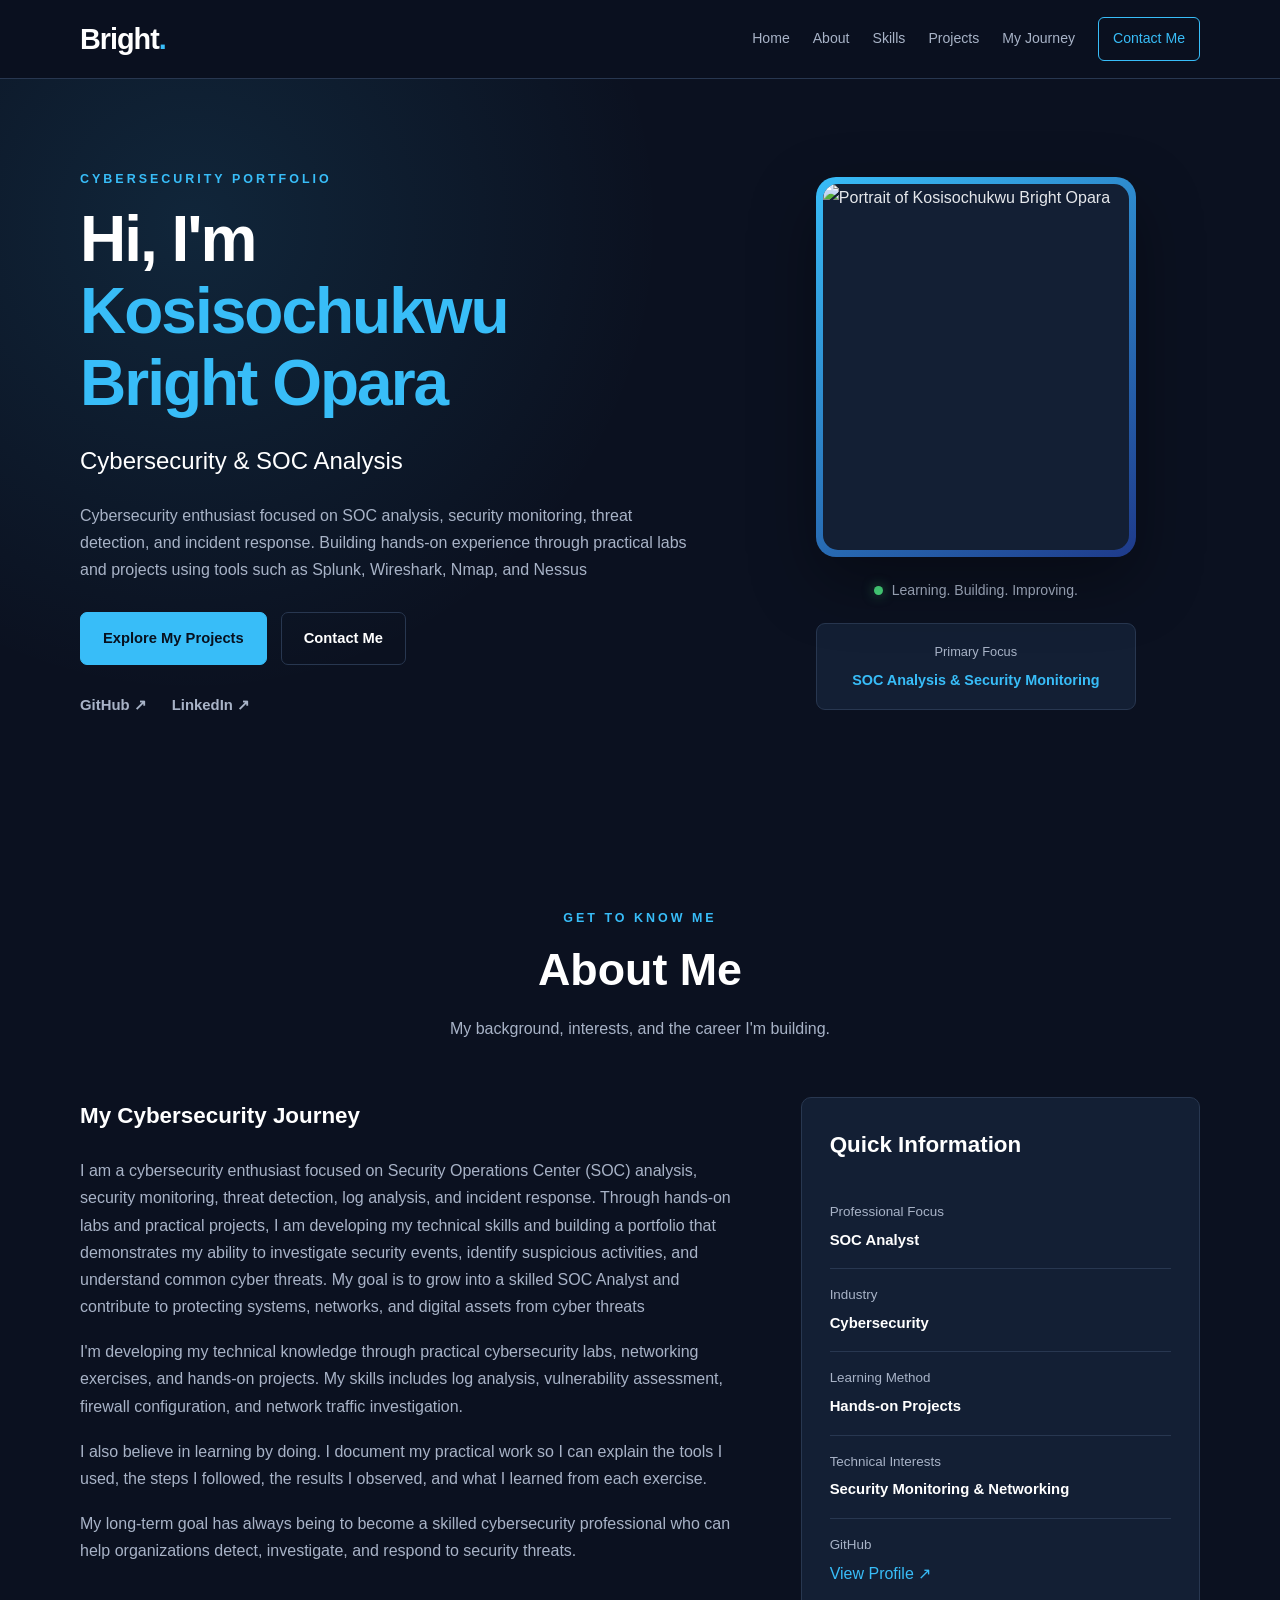
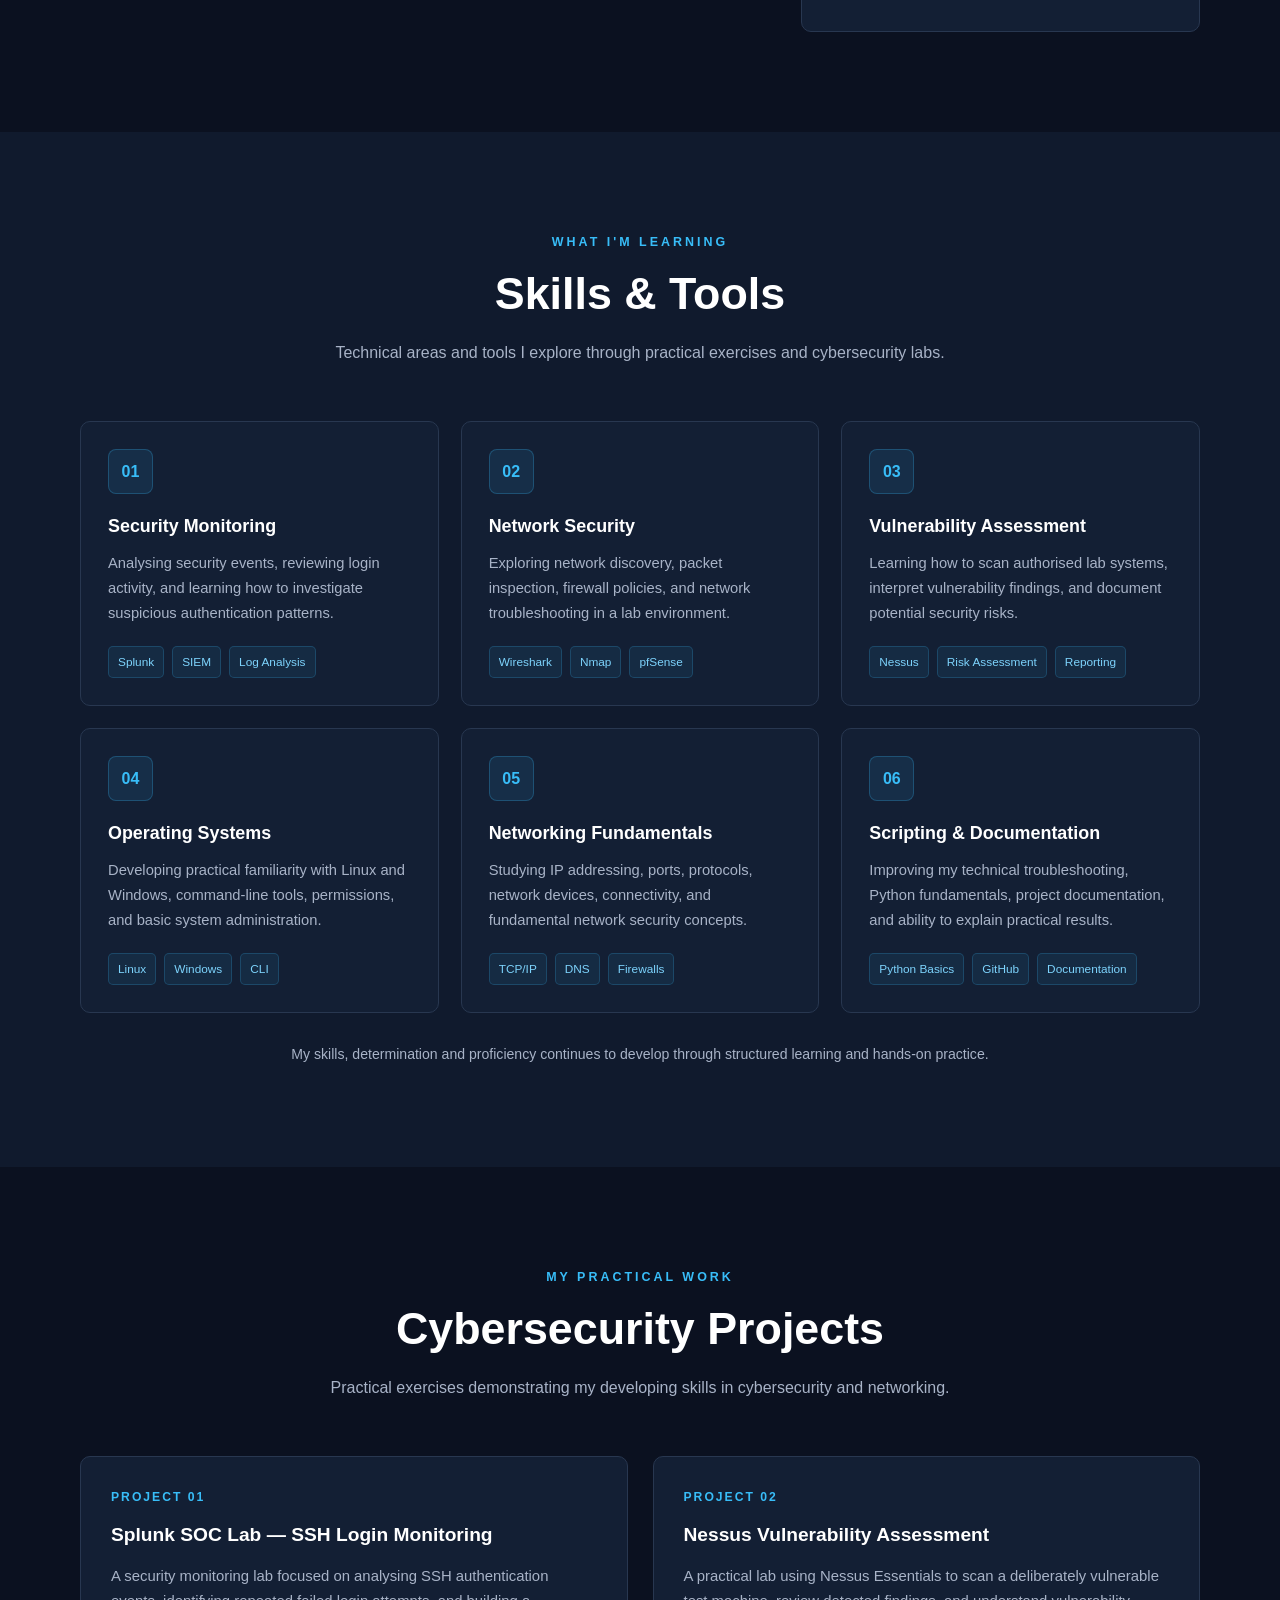
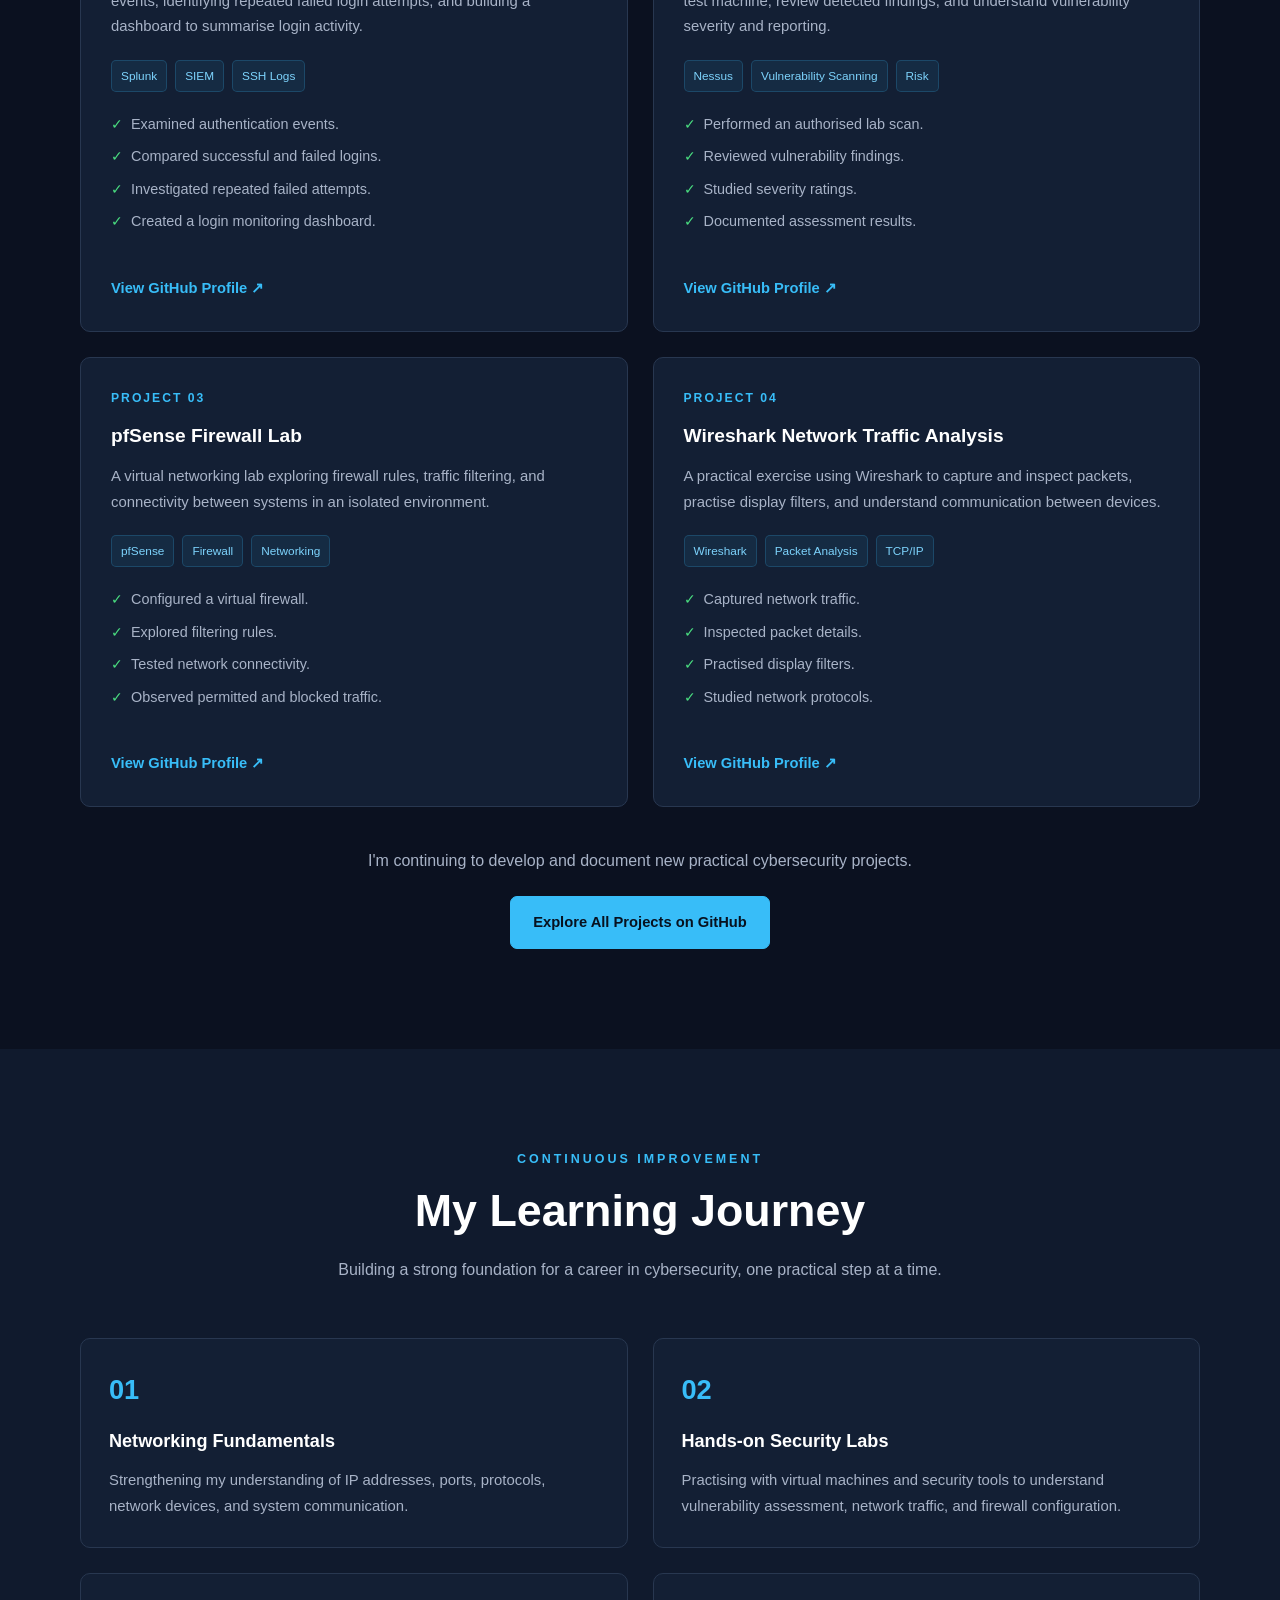
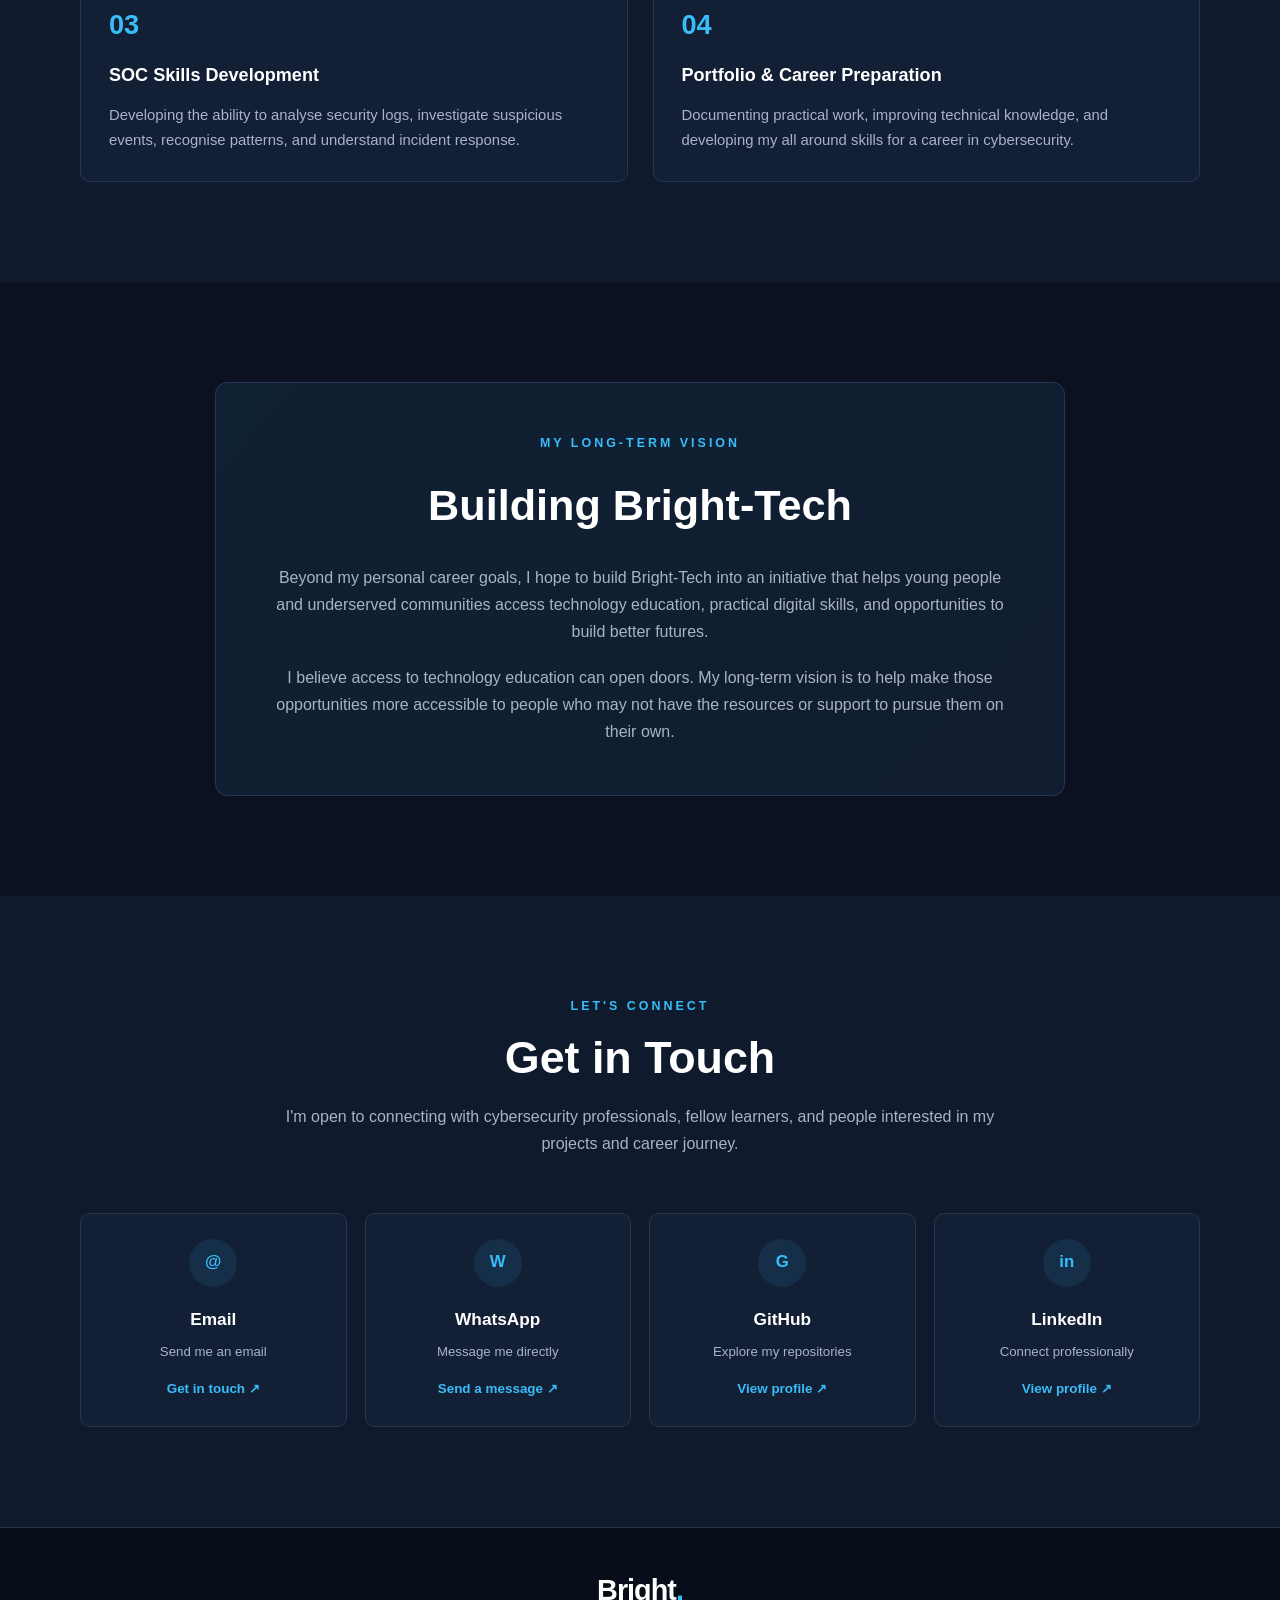
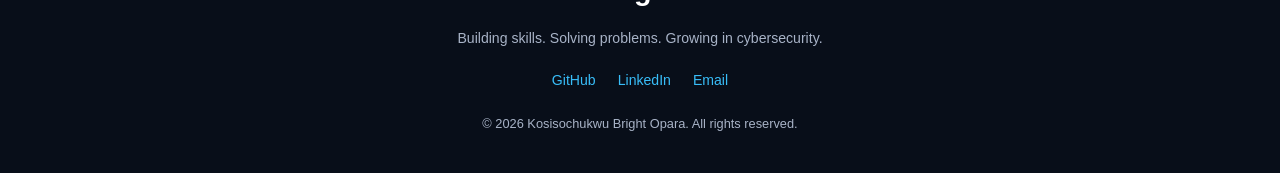
==== index.html @ 98bc7c6e "Add files via upload" ====
<!DOCTYPE html>
<html lang="en">

<head>
    <meta charset="UTF-8">
    <meta name="viewport" content="width=device-width, initial-scale=1.0">

    <meta name="author" content="Kosisochukwu Bright Opara">

    <meta name="description" content="Kosisochukwu Bright Opara's cybersecurity portfolio, featuring SOC Analyst learning, security monitoring, networking, and practical cybersecurity projects.">

    <meta name="theme-color" content="#0b1120">

    <meta property="og:title" content="Kosisochukwu Bright Opara | Cybersecurity Portfolio">

    <meta property="og:description" content="Explore my cybersecurity projects, technical skills, and journey toward becoming a SOC Analyst.">

    <meta property="og:type" content="website">

    <title>Kosisochukwu Bright Opara | Cybersecurity & SOC Analysis</title>

    <link rel="stylesheet" href="style.css">
</head>

<body>

    <!-- NAVIGATION -->

    <header class="header">

        <div class="container navbar">

            <a href="#home" class="logo">Bright<span>.</span></a>

            <nav class="nav-links" aria-label="Main navigation">
                <a href="#home">Home</a>
                <a href="#about">About</a>
                <a href="#skills">Skills</a>
                <a href="#projects">Projects</a>
                <a href="#journey">My Journey</a>
                <a href="#contact" class="nav-button">Contact Me</a>
            </nav>

        </div>

    </header>


    <main>

        <!-- HERO SECTION -->

        <section id="home" class="hero">

            <div class="container hero-content">

                <div class="hero-text">

                    <p class="eyebrow">CYBERSECURITY PORTFOLIO</p>

                    <h1>
                        Hi, I'm <span>Kosisochukwu Bright Opara</span>
                    </h1>

                    <h2>Cybersecurity & SOC Analysis</h2>

                    <p class="hero-description">
                        Cybersecurity enthusiast focused on SOC analysis, security monitoring, threat detection, and incident response. Building hands-on experience through practical labs and projects using tools such as Splunk, Wireshark, Nmap, and Nessus
                    </p>

                    <div class="hero-buttons">

                        <a href="#projects" class="button button-primary">
                            Explore My Projects
                        </a>

                        <a href="#contact" class="button button-outline">
                            Contact Me
                        </a>

                    </div>

                    <div class="social-links">

                        <a href="https://github.com/KosisochukwuBright"
                           target="_blank"
                           rel="noopener noreferrer">
                            GitHub ↗
                        </a>

                        <a href="https://www.linkedin.com/in/Kosisochukwubright"
                           target="_blank"
                           rel="noopener noreferrer">
                            LinkedIn ↗
                        </a>

                    </div>

                </div>


                <!-- YOUR PROFILE PICTURE -->

                <div class="profile-area">

                    <div class="picture-frame">

                        <img
                            src="images/kosisochukwu-bright-opara.jpg"
                            alt="Portrait of Kosisochukwu Bright Opara"
                            class="profile-image"
                        >

                    </div>

                    <div class="picture-caption">
                        <span class="status-dot"></span>
                        Learning. Building. Improving.
                    </div>

                    <div class="profile-specialty">
                        <span>Primary Focus</span>
                        <strong>SOC Analysis & Security Monitoring</strong>
                    </div>

                </div>

            </div>

        </section>


        <!-- ABOUT SECTION -->

        <section id="about" class="section">

            <div class="container">

                <div class="section-heading">

                    <p class="eyebrow">GET TO KNOW ME</p>

                    <h2>About Me</h2>

                    <p>
                        My background, interests, and the career I'm building.
                    </p>

                </div>


                <div class="about-grid">

                    <div class="about-text">

                        <h3>My Cybersecurity Journey</h3>

                        <p>
                            I am a cybersecurity enthusiast focused on Security Operations Center (SOC) analysis, security monitoring, threat detection, log analysis, and incident response. Through hands-on labs and practical projects, I am developing my technical skills and building a portfolio that demonstrates my ability to investigate security events, identify suspicious activities, and understand common cyber threats.

My goal is to grow into a skilled SOC Analyst and contribute to protecting systems, networks, and digital assets from cyber threats
                        </p>

                        <p>
                            I'm developing my technical knowledge through
                            practical cybersecurity labs, networking
                            exercises, and hands-on projects. My skills
                            includes log analysis, vulnerability assessment,
                            firewall configuration, and network traffic
                            investigation.
                        </p>

                        <p>
                            I also believe in learning by doing. I document my
                            practical work so I can explain the tools I used,
                            the steps I followed, the results I observed,
                            and what I learned from each exercise.
                        </p>

                        <p>
                            My long-term goal has always being to become a skilled
                            cybersecurity professional who can help
                            organizations detect, investigate, and respond
                            to security threats.
                        </p>

                    </div>


                    <div class="about-card">

                        <h3>Quick Information</h3>

                        <div class="info-row">
                            <span>Professional Focus</span>
                            <strong>SOC Analyst</strong>
                        </div>

                        <div class="info-row">
                            <span>Industry</span>
                            <strong>Cybersecurity</strong>
                        </div>

                        <div class="info-row">
                            <span>Learning Method</span>
                            <strong>Hands-on Projects</strong>
                        </div>

                        <div class="info-row">
                            <span>Technical Interests</span>
                            <strong>Security Monitoring & Networking</strong>
                        </div>

                        <div class="info-row">
                            <span>GitHub</span>
                            <a href="https://github.com/KosisochukwuBright"
                               target="_blank"
                               rel="noopener noreferrer">
                                View Profile ↗
                            </a>
                        </div>

                    </div>

                </div>

            </div>

        </section>


        <!-- SKILLS SECTION -->

        <section id="skills" class="section section-dark">

            <div class="container">

                <div class="section-heading">

                    <p class="eyebrow">WHAT I'M LEARNING</p>

                    <h2>Skills & Tools</h2>

                    <p>
                        Technical areas and tools I explore through
                        practical exercises and cybersecurity labs.
                    </p>

                </div>


                <div class="skills-grid">

                    <article class="skill-card">

                        <div class="skill-number">01</div>

                        <h3>Security Monitoring</h3>

                        <p>
                            Analysing security events, reviewing login
                            activity, and learning how to investigate
                            suspicious authentication patterns.
                        </p>

                        <div class="tags">
                            <span>Splunk</span>
                            <span>SIEM</span>
                            <span>Log Analysis</span>
                        </div>

                    </article>


                    <article class="skill-card">

                        <div class="skill-number">02</div>

                        <h3>Network Security</h3>

                        <p>
                            Exploring network discovery, packet inspection,
                            firewall policies, and network troubleshooting
                            in a lab environment.
                        </p>

                        <div class="tags">
                            <span>Wireshark</span>
                            <span>Nmap</span>
                            <span>pfSense</span>
                        </div>

                    </article>


                    <article class="skill-card">

                        <div class="skill-number">03</div>

                        <h3>Vulnerability Assessment</h3>

                        <p>
                            Learning how to scan authorised lab systems,
                            interpret vulnerability findings, and
                            document potential security risks.
                        </p>

                        <div class="tags">
                            <span>Nessus</span>
                            <span>Risk Assessment</span>
                            <span>Reporting</span>
                        </div>

                    </article>


                    <article class="skill-card">

                        <div class="skill-number">04</div>

                        <h3>Operating Systems</h3>

                        <p>
                            Developing practical familiarity with Linux
                            and Windows, command-line tools, permissions,
                            and basic system administration.
                        </p>

                        <div class="tags">
                            <span>Linux</span>
                            <span>Windows</span>
                            <span>CLI</span>
                        </div>

                    </article>


                    <article class="skill-card">

                        <div class="skill-number">05</div>

                        <h3>Networking Fundamentals</h3>

                        <p>
                            Studying IP addressing, ports, protocols,
                            network devices, connectivity, and fundamental
                            network security concepts.
                        </p>

                        <div class="tags">
                            <span>TCP/IP</span>
                            <span>DNS</span>
                            <span>Firewalls</span>
                        </div>

                    </article>


                    <article class="skill-card">

                        <div class="skill-number">06</div>

                        <h3>Scripting & Documentation</h3>

                        <p>
                            Improving my technical troubleshooting,
                            Python fundamentals, project documentation,
                            and ability to explain practical results.
                        </p>

                        <div class="tags">
                            <span>Python Basics</span>
                            <span>GitHub</span>
                            <span>Documentation</span>
                        </div>

                    </article>

                </div>

                <p class="skills-note">
                    My skills, determination and proficiency continues to develop through
                    structured learning and hands-on practice.
                </p>

            </div>

        </section>


        <!-- PROJECTS SECTION -->

        <section id="projects" class="section">

            <div class="container">

                <div class="section-heading">

                    <p class="eyebrow">MY PRACTICAL WORK</p>

                    <h2>Cybersecurity Projects</h2>

                    <p>
                        Practical exercises demonstrating my developing
                        skills in cybersecurity and networking.
                    </p>

                </div>


                <div class="projects-grid">


                    <!-- PROJECT 1 -->

                    <article class="project-card">

                        <p class="project-number">PROJECT 01</p>

                        <h3>Splunk SOC Lab — SSH Login Monitoring</h3>

                        <p>
                            A security monitoring lab focused on analysing
                            SSH authentication events, identifying repeated
                            failed login attempts, and building a dashboard
                            to summarise login activity.
                        </p>

                        <div class="tags">
                            <span>Splunk</span>
                            <span>SIEM</span>
                            <span>SSH Logs</span>
                        </div>

                        <ul class="project-list">
                            <li>Examined authentication events.</li>
                            <li>Compared successful and failed logins.</li>
                            <li>Investigated repeated failed attempts.</li>
                            <li>Created a login monitoring dashboard.</li>
                        </ul>

                        <a class="project-link"
                           href="https://github.com/KosisochukwuBright"
                           target="_blank"
                           rel="noopener noreferrer">
                            View GitHub Profile ↗
                        </a>

                    </article>


                    <!-- PROJECT 2 -->

                    <article class="project-card">

                        <p class="project-number">PROJECT 02</p>

                        <h3>Nessus Vulnerability Assessment</h3>

                        <p>
                            A practical lab using Nessus Essentials to scan
                            a deliberately vulnerable test machine, review
                            detected findings, and understand vulnerability
                            severity and reporting.
                        </p>

                        <div class="tags">
                            <span>Nessus</span>
                            <span>Vulnerability Scanning</span>
                            <span>Risk</span>
                        </div>

                        <ul class="project-list">
                            <li>Performed an authorised lab scan.</li>
                            <li>Reviewed vulnerability findings.</li>
                            <li>Studied severity ratings.</li>
                            <li>Documented assessment results.</li>
                        </ul>

                        <a class="project-link"
                           href="https://github.com/KosisochukwuBright"
                           target="_blank"
                           rel="noopener noreferrer">
                            View GitHub Profile ↗
                        </a>

                    </article>


                    <!-- PROJECT 3 -->

                    <article class="project-card">

                        <p class="project-number">PROJECT 03</p>

                        <h3>pfSense Firewall Lab</h3>

                        <p>
                            A virtual networking lab exploring firewall
                            rules, traffic filtering, and connectivity
                            between systems in an isolated environment.
                        </p>

                        <div class="tags">
                            <span>pfSense</span>
                            <span>Firewall</span>
                            <span>Networking</span>
                        </div>

                        <ul class="project-list">
                            <li>Configured a virtual firewall.</li>
                            <li>Explored filtering rules.</li>
                            <li>Tested network connectivity.</li>
                            <li>Observed permitted and blocked traffic.</li>
                        </ul>

                        <a class="project-link"
                           href="https://github.com/KosisochukwuBright"
                           target="_blank"
                           rel="noopener noreferrer">
                            View GitHub Profile ↗
                        </a>

                    </article>


                    <!-- PROJECT 4 -->

                    <article class="project-card">

                        <p class="project-number">PROJECT 04</p>

                        <h3>Wireshark Network Traffic Analysis</h3>

                        <p>
                            A practical exercise using Wireshark to capture
                            and inspect packets, practise display filters,
                            and understand communication between devices.
                        </p>

                        <div class="tags">
                            <span>Wireshark</span>
                            <span>Packet Analysis</span>
                            <span>TCP/IP</span>
                        </div>

                        <ul class="project-list">
                            <li>Captured network traffic.</li>
                            <li>Inspected packet details.</li>
                            <li>Practised display filters.</li>
                            <li>Studied network protocols.</li>
                        </ul>

                        <a class="project-link"
                           href="https://github.com/KosisochukwuBright"
                           target="_blank"
                           rel="noopener noreferrer">
                            View GitHub Profile ↗
                        </a>

                    </article>


                </div>


                <div class="projects-footer">

                    <p>
                        I'm continuing to develop and document new
                        practical cybersecurity projects.
                    </p>

                    <a href="https://github.com/KosisochukwuBright"
                       target="_blank"
                       rel="noopener noreferrer"
                       class="button button-primary">
                        Explore All Projects on GitHub
                    </a>

                </div>

            </div>

        </section>


        <!-- LEARNING JOURNEY -->

        <section id="journey" class="section section-dark">

            <div class="container">

                <div class="section-heading">

                    <p class="eyebrow">CONTINUOUS IMPROVEMENT</p>

                    <h2>My Learning Journey</h2>

                    <p>
                        Building a strong foundation for a career
                        in cybersecurity, one practical step at a time.
                    </p>

                </div>


                <div class="journey-grid">

                    <article class="journey-card">

                        <span class="journey-number">01</span>

                        <h3>Networking Fundamentals</h3>

                        <p>
                            Strengthening my understanding of IP addresses,
                            ports, protocols, network devices, and
                            system communication.
                        </p>

                    </article>


                    <article class="journey-card">

                        <span class="journey-number">02</span>

                        <h3>Hands-on Security Labs</h3>

                        <p>
                            Practising with virtual machines and security
                            tools to understand vulnerability assessment,
                            network traffic, and firewall configuration.
                        </p>

                    </article>


                    <article class="journey-card">

                        <span class="journey-number">03</span>

                        <h3>SOC Skills Development</h3>

                        <p>
                            Developing the ability to analyse security logs,
                            investigate suspicious events, recognise
                            patterns, and understand incident response.
                        </p>

                    </article>


                    <article class="journey-card">

                        <span class="journey-number">04</span>

                        <h3>Portfolio & Career Preparation</h3>

                        <p>
                            Documenting practical work, improving technical
                            knowledge, and developing my all around skills for a career in cybersecurity.
                        </p>

                    </article>

                </div>

            </div>

        </section>


        <!-- BRIGHT TECH VISION -->

        <section id="bright-tech" class="section">

            <div class="container">

                <div class="vision-card">

                    <p class="eyebrow">MY LONG-TERM VISION</p>

                    <h2>Building Bright-Tech</h2>

                    <p>
                        Beyond my personal career goals, I hope to build
                        Bright-Tech into an initiative that helps young
                        people and underserved communities access technology
                        education, practical digital skills, and opportunities
                        to build better futures.
                    </p>

                    <p>
                        I believe access to technology education can open
                        doors. My long-term vision is to help make those
                        opportunities more accessible to people who may not have the resources or support to pursue them on their own.
                    </p>

                </div>

            </div>

        </section>


        <!-- CONTACT SECTION -->

        <section id="contact" class="section section-dark">

            <div class="container">

                <div class="section-heading">

                    <p class="eyebrow">LET'S CONNECT</p>

                    <h2>Get in Touch</h2>

                    <p>
                        I'm open to connecting with cybersecurity
                        professionals, fellow learners, and people
                        interested in my projects and career journey.
                    </p>

                </div>


                <div class="contact-grid">


                    <a class="contact-card"
                       href="mailto:Kosisochukwubright12@gmail.com">

                        <span class="contact-icon">@</span>

                        <h3>Email</h3>

                        <p>Send me an email</p>

                        <span class="contact-action">Get in touch ↗</span>

                    </a>


                    <a class="contact-card"
                       href=""
                       target="_blank"
                       rel="noopener noreferrer">

                        <span class="contact-icon">W</span>

                        <h3>WhatsApp</h3>

                        <p>Message me directly</p>

                        <span class="contact-action">Send a message ↗</span>

                    </a>


                    <a class="contact-card"
                       href="https://github.com/KosisochukwuBright"
                       target="_blank"
                       rel="noopener noreferrer">

                        <span class="contact-icon">G</span>

                        <h3>GitHub</h3>

                        <p>Explore my repositories</p>

                        <span class="contact-action">View profile ↗</span>

                    </a>


                    <a class="contact-card"
                       href="https://www.linkedin.com/in/Kosisochukwubright"
                       target="_blank"
                       rel="noopener noreferrer">

                        <span class="contact-icon">in</span>

                        <h3>LinkedIn</h3>

                        <p>Connect professionally</p>

                        <span class="contact-action">View profile ↗</span>

                    </a>


                </div>

            </div>

        </section>

    </main>


    <!-- FOOTER -->

    <footer class="footer">

        <div class="container footer-content">

            <a href="#home" class="logo">Bright<span>.</span></a>

            <p>
                Building skills. Solving problems. Growing in cybersecurity.
            </p>

            <div class="footer-socials">

                <a href="https://github.com/KosisochukwuBright"
                   target="_blank"
                   rel="noopener noreferrer">
                    GitHub
                </a>

                <a href="https://www.linkedin.com/in/Kosisochukwubright"
                   target="_blank"
                   rel="noopener noreferrer">
                    LinkedIn
                </a>

                <a href="mailto:Kosisochukwubright12@gmail.com">
                    Email
                </a>

            </div>

            <p class="copyright">
                &copy; <span id="current-year">2026</span>
                Kosisochukwu Bright Opara. All rights reserved.
            </p>

        </div>

    </footer>


    <!-- AUTOMATIC COPYRIGHT YEAR -->

    <script>
        document.getElementById("current-year").textContent =
            new Date().getFullYear();
    </script>

</body>

</html>
---- style.css ----
/* ========================================
   1. GLOBAL SETTINGS
======================================== */

:root {
    --background: #0b1120;
    --background-light: #101a2d;
    --card-background: #131f34;
    --primary: #38bdf8;
    --primary-hover: #7dd3fc;
    --text: #e5e7eb;
    --muted: #a8b3c7;
    --border: #283750;
    --green: #4ade80;
}

* {
    margin: 0;
    padding: 0;
    box-sizing: border-box;
}

html {
    scroll-behavior: smooth;
    scroll-padding-top: 95px;
}

body {
    font-family: Arial, Helvetica, sans-serif;
    background: var(--background);
    color: var(--text);
    line-height: 1.7;
    overflow-x: hidden;
}

a {
    color: inherit;
    text-decoration: none;
}

img {
    display: block;
    max-width: 100%;
}

button,
a {
    -webkit-tap-highlight-color: transparent;
}

.container {
    width: min(1120px, 90%);
    margin: 0 auto;
}

.section {
    padding: 100px 0;
}

.section-dark {
    background: var(--background-light);
}


/* ========================================
   2. REUSABLE COMPONENTS
======================================== */

.eyebrow {
    color: var(--primary);
    font-size: 0.78rem;
    font-weight: 700;
    letter-spacing: 3px;
    margin-bottom: 14px;
}

.section-heading {
    max-width: 720px;
    margin: 0 auto 55px;
    text-align: center;
}

.section-heading h2 {
    color: #ffffff;
    font-size: clamp(2rem, 4vw, 2.8rem);
    line-height: 1.2;
    margin-bottom: 18px;
}

.section-heading > p:last-child {
    color: var(--muted);
}

.button {
    display: inline-flex;
    align-items: center;
    justify-content: center;
    padding: 13px 22px;
    border-radius: 7px;
    font-size: 0.92rem;
    font-weight: 700;
    transition:
        transform 0.25s ease,
        background-color 0.25s ease,
        color 0.25s ease,
        border-color 0.25s ease;
}

.button:hover {
    transform: translateY(-3px);
}

.button-primary {
    background: var(--primary);
    color: #07111f;
    border: 1px solid var(--primary);
}

.button-primary:hover {
    background: var(--primary-hover);
    border-color: var(--primary-hover);
}

.button-outline {
    color: #ffffff;
    background: transparent;
    border: 1px solid var(--border);
}

.button-outline:hover {
    border-color: var(--primary);
    color: var(--primary);
}


/* ========================================
   3. HEADER AND NAVIGATION
======================================== */

.header {
    position: sticky;
    top: 0;
    z-index: 1000;
    background: rgba(11, 17, 32, 0.96);
    border-bottom: 1px solid var(--border);
    backdrop-filter: blur(12px);
}

.navbar {
    min-height: 78px;
    display: flex;
    align-items: center;
    justify-content: space-between;
    gap: 25px;
}

.logo {
    color: #ffffff;
    font-size: 1.8rem;
    font-weight: 800;
    letter-spacing: -1px;
    flex-shrink: 0;
}

.logo span {
    color: var(--primary);
}

.nav-links {
    display: flex;
    align-items: center;
    justify-content: flex-end;
    gap: 23px;
}

.nav-links a {
    color: var(--muted);
    font-size: 0.88rem;
    transition: color 0.2s ease;
}

.nav-links a:hover {
    color: var(--primary);
}

.nav-links .nav-button {
    color: var(--primary);
    border: 1px solid var(--primary);
    padding: 9px 14px;
    border-radius: 6px;
}

.nav-links .nav-button:hover {
    background: var(--primary);
    color: #07111f;
}


/* ========================================
   4. HERO SECTION
======================================== */

.hero {
    min-height: 680px;
    display: flex;
    align-items: center;
    padding: 90px 0;
    background:
        radial-gradient(
            circle at 15% 20%,
            rgba(56, 189, 248, 0.12),
            transparent 38%
        ),
        var(--background);
}

.hero-content {
    display: grid;
    grid-template-columns: 1.15fr 0.85fr;
    align-items: center;
    gap: 65px;
}

.hero-text h1 {
    color: #ffffff;
    font-size: clamp(2.5rem, 5vw, 4rem);
    letter-spacing: -2px;
    line-height: 1.12;
    margin-bottom: 22px;
    overflow-wrap: anywhere;
}

.hero-text h1 span {
    color: var(--primary);
}

.hero-text h2 {
    color: #ffffff;
    font-size: 1.5rem;
    font-weight: 500;
    margin-bottom: 20px;
}

.hero-description {
    max-width: 620px;
    color: var(--muted);
    margin-bottom: 28px;
}

.hero-buttons {
    display: flex;
    flex-wrap: wrap;
    gap: 14px;
    margin-bottom: 28px;
}

.social-links {
    display: flex;
    flex-wrap: wrap;
    gap: 25px;
}

.social-links a {
    color: var(--muted);
    font-size: 0.93rem;
    font-weight: 600;
    transition: color 0.2s ease;
}

.social-links a:hover {
    color: var(--primary);
}


/* ========================================
   5. PROFILE PICTURE
======================================== */

.profile-area {
    display: flex;
    flex-direction: column;
    align-items: center;
    justify-content: center;
}

.picture-frame {
    position: relative;
    width: 320px;
    height: 380px;
    padding: 7px;
    border-radius: 20px;
    background: linear-gradient(
        145deg,
        var(--primary),
        #1e3a8a
    );
    box-shadow: 0 25px 65px rgba(0, 0, 0, 0.35);
}

.profile-image {
    width: 100%;
    height: 100%;
    object-fit: cover;
    object-position: center;
    border-radius: 15px;
    background: var(--card-background);
}

.picture-caption {
    display: flex;
    align-items: center;
    justify-content: center;
    gap: 9px;
    margin-top: 22px;
    color: var(--muted);
    font-size: 0.88rem;
    text-align: center;
}

.status-dot {
    width: 9px;
    height: 9px;
    background: var(--green);
    border-radius: 50%;
    box-shadow: 0 0 12px rgba(74, 222, 128, 0.5);
    flex-shrink: 0;
}

.profile-specialty {
    width: min(320px, 100%);
    margin-top: 20px;
    padding: 17px 20px;
    background: var(--card-background);
    border: 1px solid var(--border);
    border-radius: 9px;
    text-align: center;
}

.profile-specialty span {
    display: block;
    color: var(--muted);
    font-size: 0.8rem;
    margin-bottom: 5px;
}

.profile-specialty strong {
    display: block;
    color: var(--primary);
    font-size: 0.9rem;
}


/* ========================================
   6. ABOUT SECTION
======================================== */

.about-grid {
    display: grid;
    grid-template-columns: 1.25fr 0.75fr;
    gap: 55px;
    align-items: start;
}

.about-text h3,
.about-card h3 {
    color: #ffffff;
    font-size: 1.4rem;
    margin-bottom: 22px;
}

.about-text p {
    color: var(--muted);
    margin-bottom: 18px;
}

.about-card {
    background: var(--card-background);
    border: 1px solid var(--border);
    border-radius: 10px;
    padding: 28px;
}

.info-row {
    padding: 15px 0;
    border-bottom: 1px solid var(--border);
}

.info-row:last-child {
    border-bottom: none;
}

.info-row span {
    display: block;
    color: var(--muted);
    font-size: 0.84rem;
    margin-bottom: 4px;
}

.info-row strong {
    display: block;
    color: #ffffff;
    font-size: 0.93rem;
}

.info-row a {
    color: var(--primary);
    overflow-wrap: anywhere;
}

.info-row a:hover {
    text-decoration: underline;
}


/* ========================================
   7. SKILLS SECTION
======================================== */

.skills-grid {
    display: grid;
    grid-template-columns: repeat(3, minmax(0, 1fr));
    gap: 22px;
}

.skill-card {
    background: var(--card-background);
    border: 1px solid var(--border);
    border-radius: 10px;
    padding: 27px;
    transition:
        transform 0.25s ease,
        border-color 0.25s ease;
}

.skill-card:hover {
    transform: translateY(-5px);
    border-color: var(--primary);
}

.skill-number {
    display: flex;
    align-items: center;
    justify-content: center;
    width: 45px;
    height: 45px;
    margin-bottom: 20px;
    border-radius: 8px;
    background: rgba(56, 189, 248, 0.1);
    border: 1px solid rgba(56, 189, 248, 0.25);
    color: var(--primary);
    font-weight: 800;
}

.skill-card h3 {
    color: #ffffff;
    font-size: 1.12rem;
    line-height: 1.4;
    margin-bottom: 12px;
}

.skill-card > p {
    color: var(--muted);
    font-size: 0.92rem;
    margin-bottom: 20px;
}

.tags {
    display: flex;
    flex-wrap: wrap;
    gap: 8px;
}

.tags span {
    padding: 5px 9px;
    border: 1px solid rgba(56, 189, 248, 0.2);
    border-radius: 5px;
    background: rgba(56, 189, 248, 0.08);
    color: #7dd3fc;
    font-size: 0.74rem;
}

.skills-note {
    max-width: 750px;
    margin: 30px auto 0;
    text-align: center;
    color: var(--muted);
    font-size: 0.88rem;
}


/* ========================================
   8. PROJECTS SECTION
======================================== */

.projects-grid {
    display: grid;
    grid-template-columns: repeat(2, minmax(0, 1fr));
    gap: 25px;
}

.project-card {
    display: flex;
    flex-direction: column;
    min-width: 0;
    padding: 30px;
    background: var(--card-background);
    border: 1px solid var(--border);
    border-radius: 10px;
    transition:
        transform 0.25s ease,
        border-color 0.25s ease;
}

.project-card:hover {
    transform: translateY(-5px);
    border-color: var(--primary);
}

.project-number {
    color: var(--primary);
    font-size: 0.76rem;
    font-weight: 700;
    letter-spacing: 2px;
    margin-bottom: 14px;
}

.project-card h3 {
    color: #ffffff;
    font-size: 1.2rem;
    line-height: 1.4;
    margin-bottom: 15px;
}

.project-card > p:not(.project-number) {
    color: var(--muted);
    font-size: 0.93rem;
    margin-bottom: 20px;
}

.project-card .tags {
    margin-bottom: 20px;
}

.project-list {
    list-style: none;
    margin-bottom: 24px;
}

.project-list li {
    position: relative;
    color: var(--muted);
    font-size: 0.9rem;
    padding-left: 20px;
    margin-bottom: 8px;
}

.project-list li::before {
    content: "✓";
    position: absolute;
    left: 0;
    color: var(--green);
}

.project-link {
    display: inline-block;
    align-self: flex-start;
    margin-top: auto;
    padding-top: 10px;
    color: var(--primary);
    font-weight: 700;
    font-size: 0.92rem;
}

.project-link:hover {
    color: #ffffff;
}

.projects-footer {
    margin-top: 40px;
    text-align: center;
}

.projects-footer p {
    color: var(--muted);
    margin-bottom: 22px;
}


/* ========================================
   9. LEARNING JOURNEY
======================================== */

.journey-grid {
    display: grid;
    grid-template-columns: repeat(2, minmax(0, 1fr));
    gap: 25px;
}

.journey-card {
    padding: 28px;
    background: var(--card-background);
    border: 1px solid var(--border);
    border-radius: 10px;
    transition: border-color 0.25s ease;
}

.journey-card:hover {
    border-color: var(--primary);
}

.journey-number {
    display: inline-block;
    color: var(--primary);
    font-size: 1.7rem;
    font-weight: 800;
    margin-bottom: 12px;
}

.journey-card h3 {
    color: #ffffff;
    font-size: 1.13rem;
    margin-bottom: 12px;
}

.journey-card p {
    color: var(--muted);
    font-size: 0.93rem;
}


/* ========================================
   10. BRIGHT TECH VISION
======================================== */

.vision-card {
    max-width: 850px;
    margin: 0 auto;
    padding: 50px;
    text-align: center;
    background: linear-gradient(
        135deg,
        rgba(56, 189, 248, 0.09),
        rgba(19, 31, 52, 0.8)
    );
    border: 1px solid var(--border);
    border-radius: 12px;
}

.vision-card h2 {
    color: #ffffff;
    font-size: clamp(2rem, 4vw, 2.7rem);
    margin-bottom: 22px;
}

.vision-card > p:not(.eyebrow) {
    color: var(--muted);
    margin-bottom: 18px;
}

.vision-card > p:last-child {
    margin-bottom: 0;
}


/* ========================================
   11. CONTACT SECTION
======================================== */

.contact-grid {
    display: grid;
    grid-template-columns: repeat(4, minmax(0, 1fr));
    gap: 18px;
}

.contact-card {
    display: flex;
    flex-direction: column;
    align-items: center;
    padding: 25px 16px;
    text-align: center;
    background: var(--card-background);
    border: 1px solid var(--border);
    border-radius: 10px;
    transition:
        transform 0.25s ease,
        border-color 0.25s ease;
}

.contact-card:hover {
    transform: translateY(-5px);
    border-color: var(--primary);
}

.contact-icon {
    display: flex;
    align-items: center;
    justify-content: center;
    width: 48px;
    height: 48px;
    margin-bottom: 18px;
    border-radius: 50%;
    background: rgba(56, 189, 248, 0.1);
    color: var(--primary);
    font-size: 1.05rem;
    font-weight: 800;
}

.contact-card h3 {
    color: #ffffff;
    font-size: 1.08rem;
    margin-bottom: 7px;
}

.contact-card p {
    color: var(--muted);
    font-size: 0.83rem;
    margin-bottom: 15px;
}

.contact-action {
    color: var(--primary);
    font-size: 0.84rem;
    font-weight: 700;
    margin-top: auto;
}


/* ========================================
   12. FOOTER
======================================== */

.footer {
    padding: 38px 0;
    background: #080e19;
    border-top: 1px solid var(--border);
}

.footer-content {
    text-align: center;
}

.footer-content .logo {
    display: inline-block;
    margin-bottom: 12px;
}

.footer-content > p {
    color: var(--muted);
    font-size: 0.88rem;
    margin-bottom: 12px;
}

.footer-socials {
    display: flex;
    justify-content: center;
    flex-wrap: wrap;
    gap: 22px;
    margin: 18px 0;
}

.footer-socials a {
    color: var(--primary);
    font-size: 0.88rem;
}

.footer-socials a:hover {
    color: #ffffff;
}

.footer-content .copyright {
    margin-top: 20px;
    margin-bottom: 0;
    font-size: 0.8rem;
}


/* ========================================
   13. KEYBOARD ACCESSIBILITY
======================================== */

a:focus-visible {
    outline: 2px solid var(--primary);
    outline-offset: 4px;
}


/* ========================================
   14. TABLET LAYOUT
======================================== */

@media (max-width: 950px) {

    .navbar {
        padding: 14px 0;
        flex-wrap: wrap;
    }

    .nav-links {
        gap: 15px;
    }

    .nav-links a {
        font-size: 0.82rem;
    }

    .hero-content {
        grid-template-columns: 1fr 0.8fr;
        gap: 35px;
    }

    .picture-frame {
        width: 280px;
        height: 340px;
    }

    .about-grid {
        gap: 35px;
    }

    .skills-grid {
        grid-template-columns: repeat(2, minmax(0, 1fr));
    }

    .contact-grid {
        grid-template-columns: repeat(2, minmax(0, 1fr));
    }

}


/* ========================================
   15. MOBILE LAYOUT
======================================== */

@media (max-width: 700px) {

    html {
        scroll-padding-top: 130px;
    }

    .container {
        width: 90%;
    }

    .section {
        padding: 72px 0;
    }

    .navbar {
        flex-direction: column;
        justify-content: center;
        gap: 12px;
    }

    .nav-links {
        justify-content: center;
        flex-wrap: wrap;
        gap: 12px 17px;
    }

    .nav-links a {
        font-size: 0.82rem;
    }

    .hero {
        min-height: auto;
        padding: 65px 0 75px;
    }

    .hero-content {
        grid-template-columns: minmax(0, 1fr);
        gap: 45px;
    }

    .hero-text h1 {
        font-size: clamp(2.35rem, 9vw, 3.5rem);
        letter-spacing: -1px;
    }

    .hero-text h2 {
        font-size: 1.3rem;
    }

    .profile-area {
        width: 100%;
    }

    .picture-frame {
        width: min(300px, 85vw);
        height: 350px;
    }

    .profile-specialty {
        width: min(320px, 100%);
    }

    .about-grid {
        grid-template-columns: minmax(0, 1fr);
        gap: 35px;
    }

    .skills-grid {
        grid-template-columns: minmax(0, 1fr);
    }

    .projects-grid {
        grid-template-columns: minmax(0, 1fr);
    }

    .journey-grid {
        grid-template-columns: minmax(0, 1fr);
    }

    .vision-card {
        padding: 32px 22px;
    }

    .contact-grid {
        grid-template-columns: repeat(2, minmax(0, 1fr));
        gap: 12px;
    }

    .contact-card {
        padding: 22px 12px;
    }

    .section-heading {
        margin-bottom: 40px;
    }

}


/* ========================================
   16. SMALL MOBILE SCREENS
======================================== */

@media (max-width: 400px) {

    .hero-buttons {
        flex-direction: column;
    }

    .hero-buttons .button {
        width: 100%;
    }

    .contact-grid {
        grid-template-columns: minmax(0, 1fr);
    }

    .picture-frame {
        width: 250px;
        height: 310px;
    }

    .project-card,
    .skill-card,
    .journey-card {
        padding: 22px;
    }

}
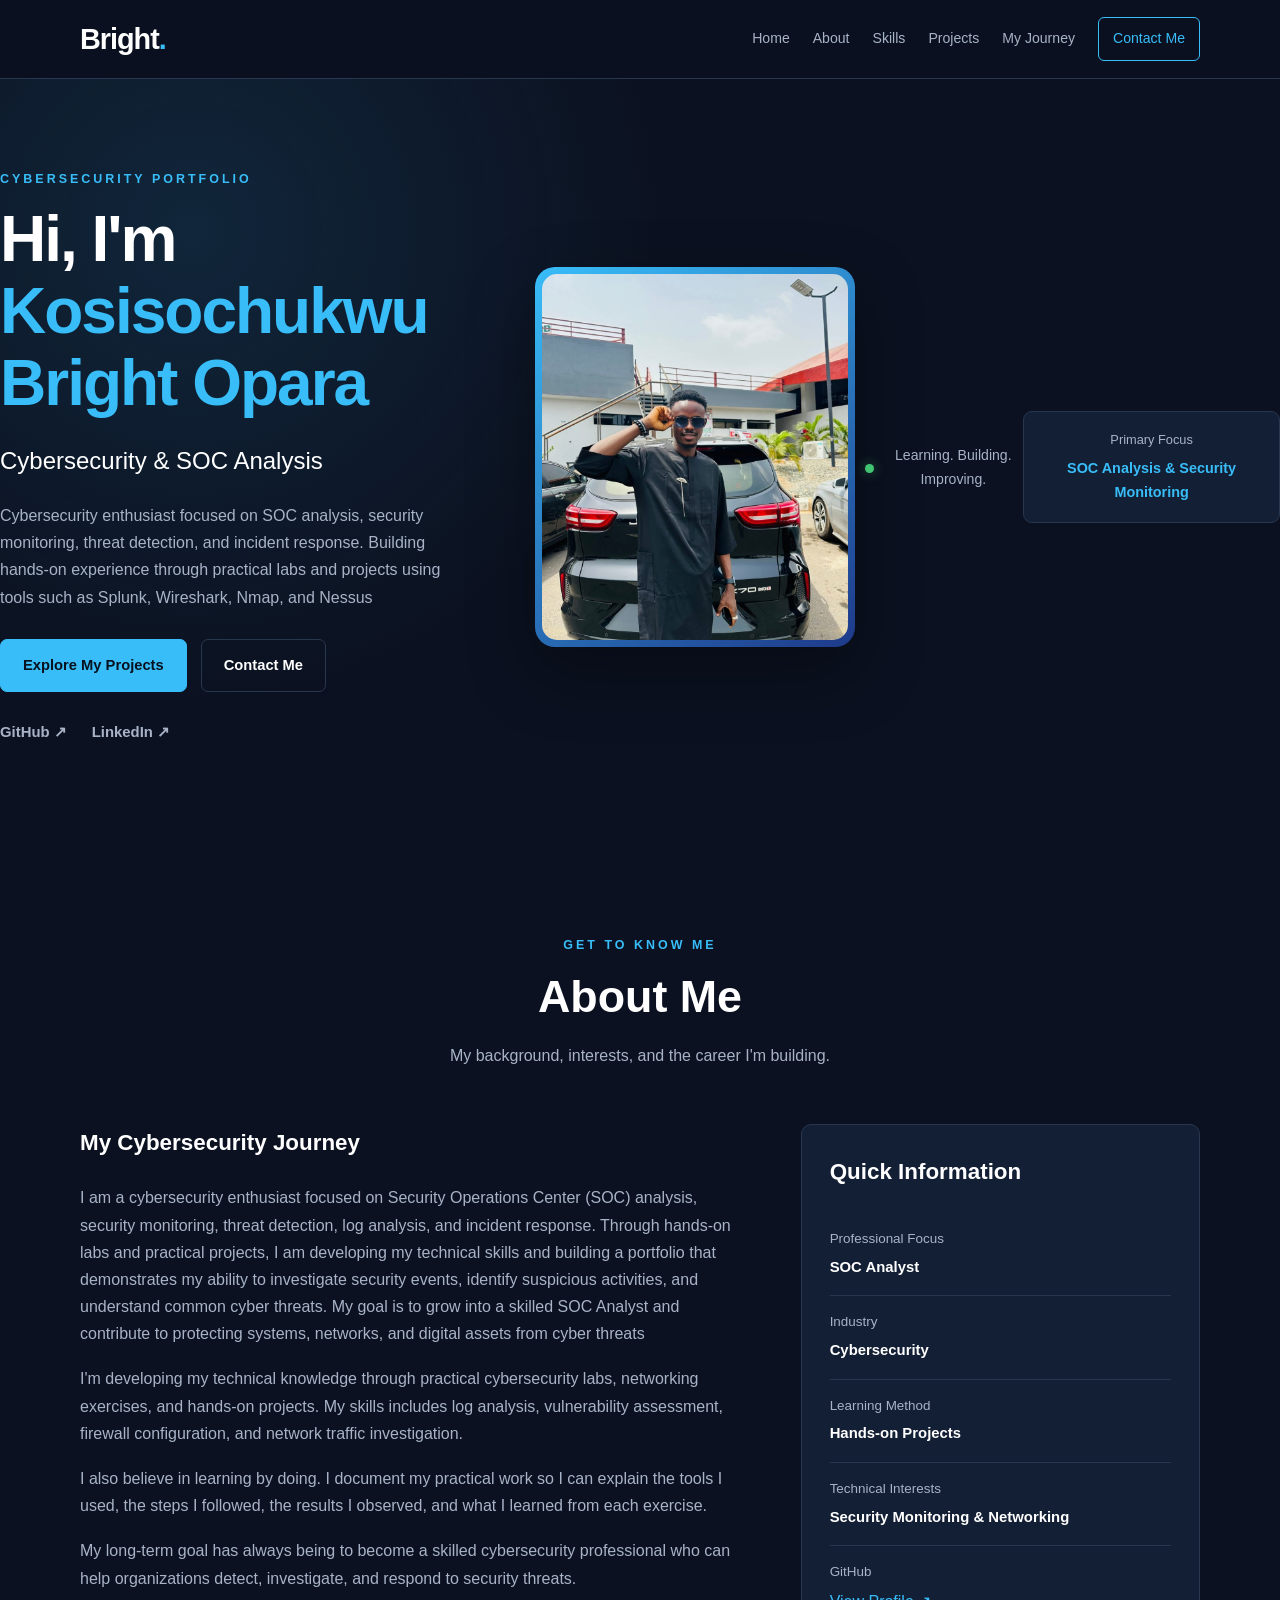
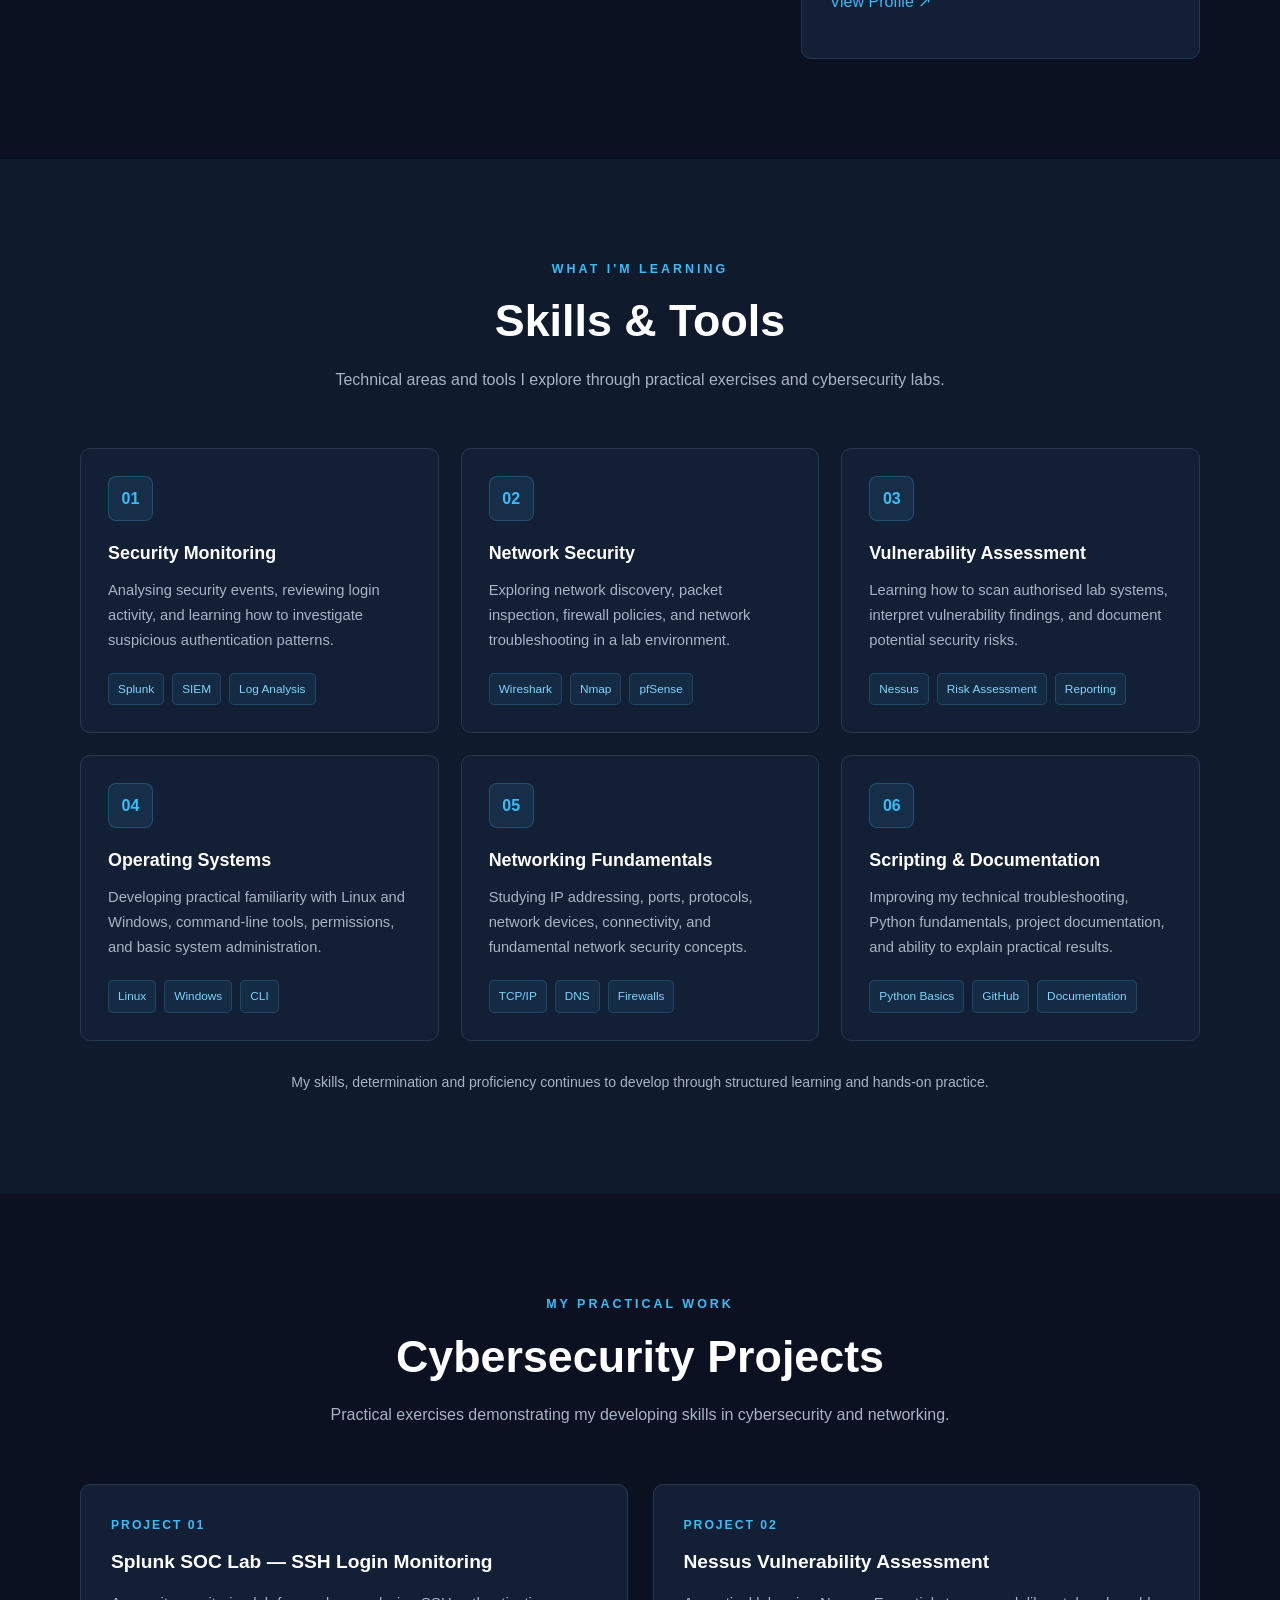
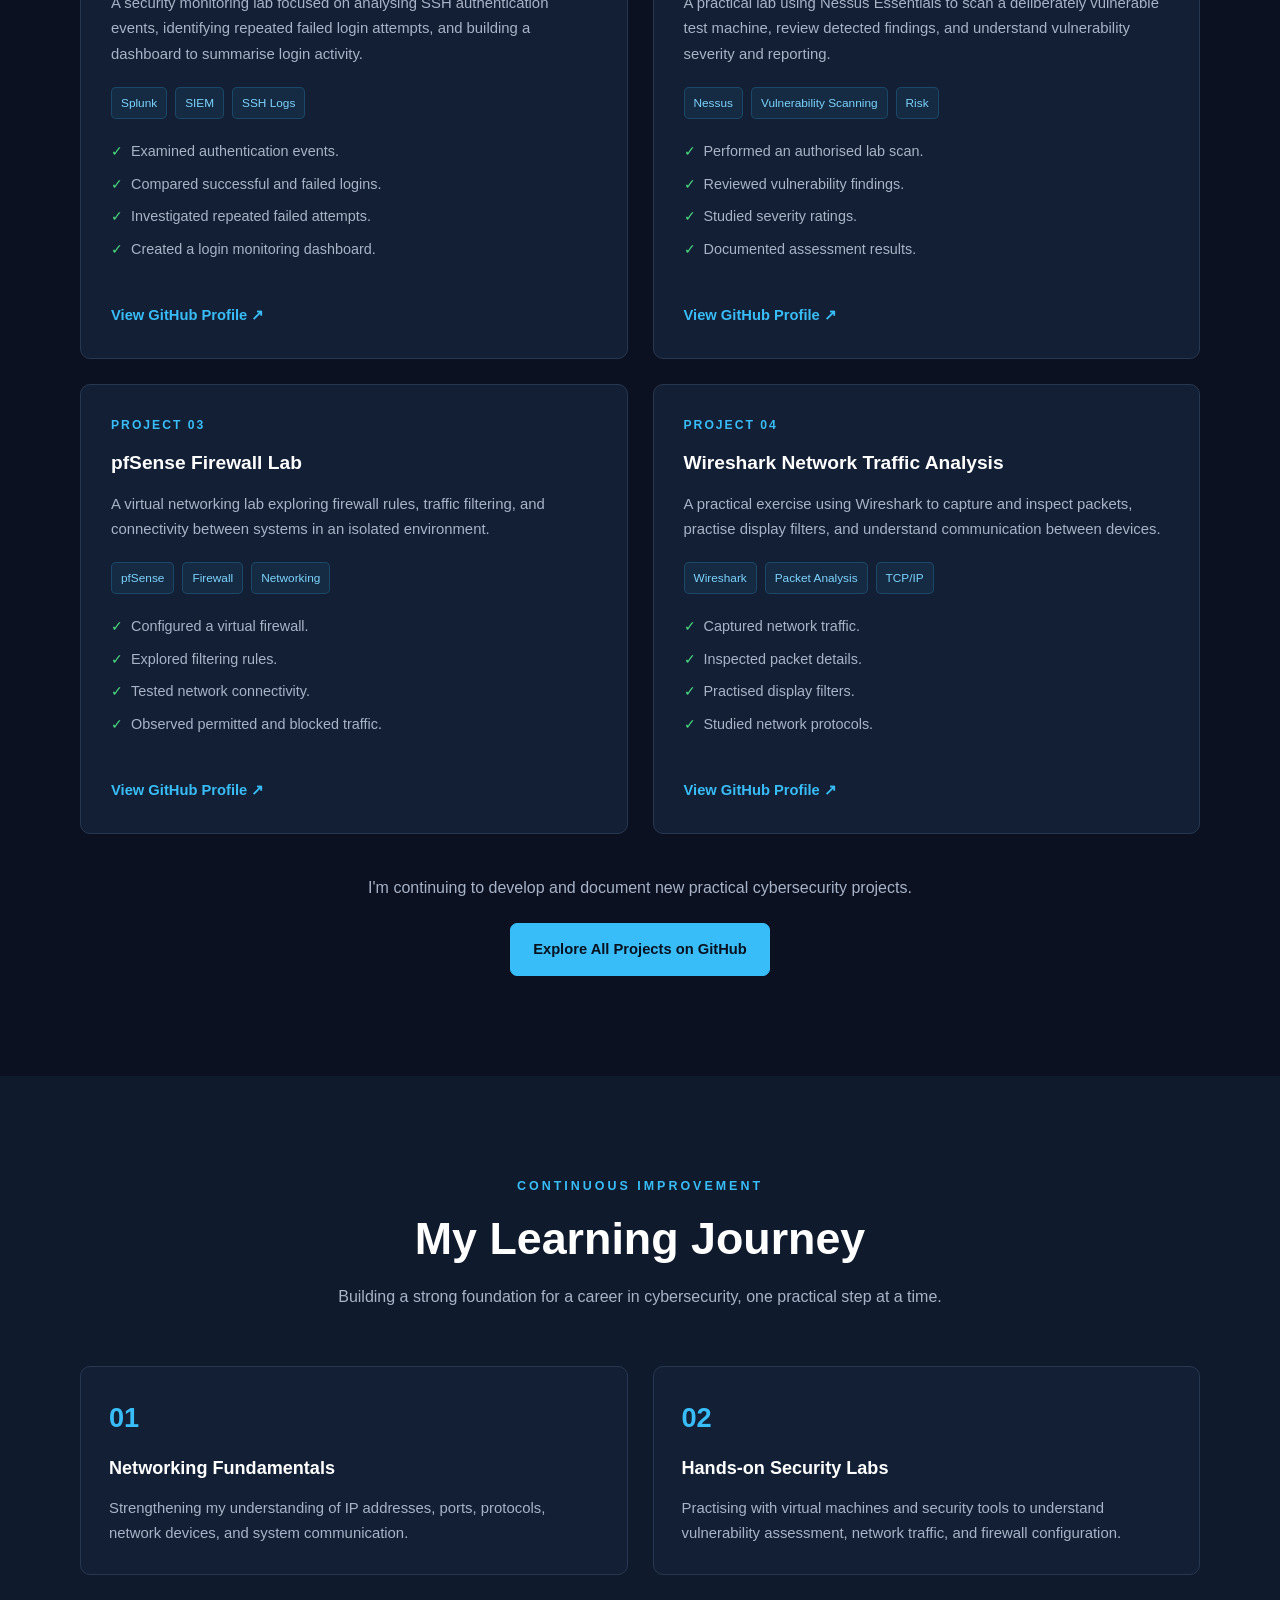
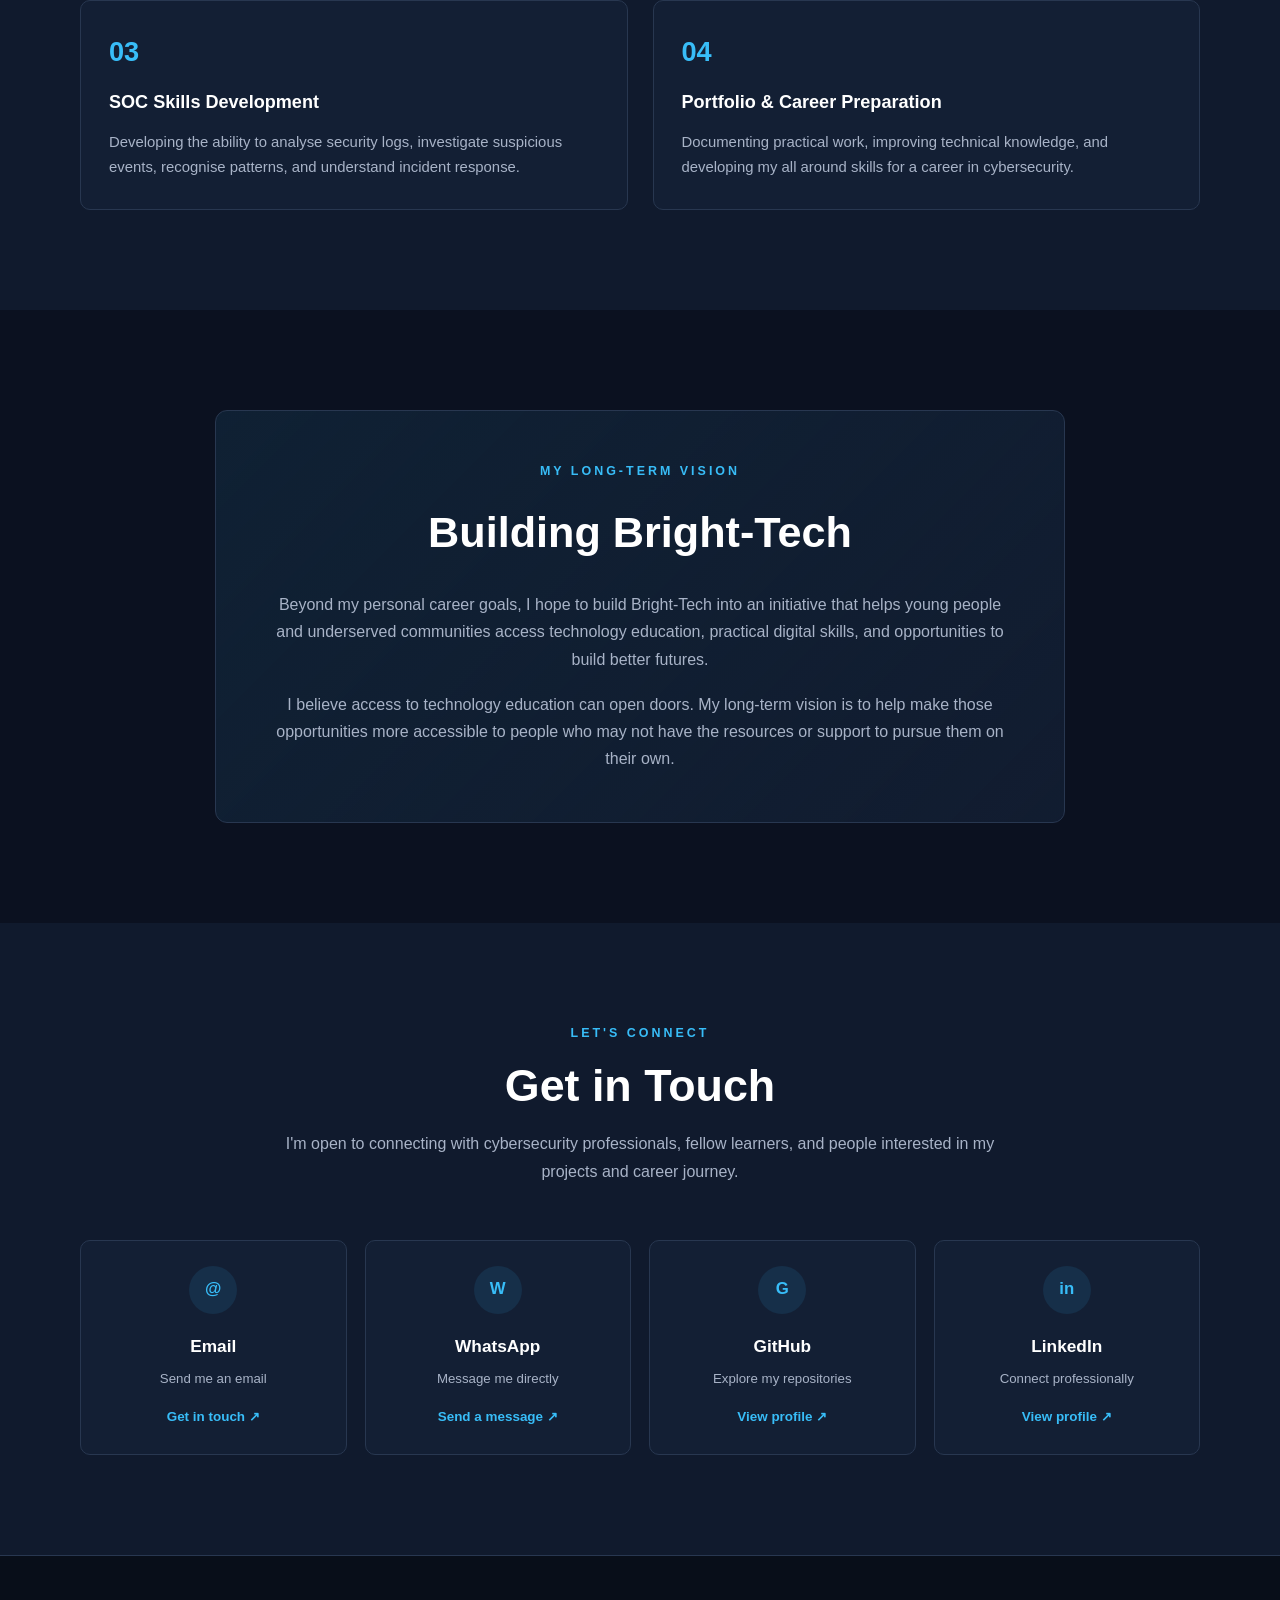
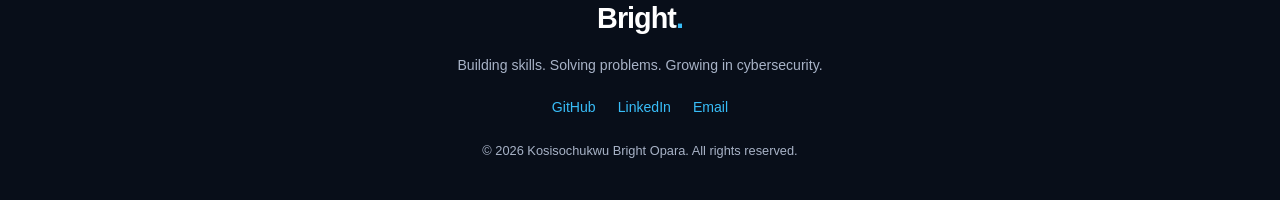
==== commit ecd4fe29: "Update print statement from 'Hello' to 'Goodbye'" ====
--- a/index.html
+++ b/index.html
@@ -101,15 +101,19 @@
 
                 <!-- YOUR PROFILE PICTURE -->
 
-                <div class="profile-area">
-
-                    <div class="picture-frame">
-
-                        <img
-                            src="images/kosisochukwu-bright-opara.jpg"
-                            alt="Portrait of Kosisochukwu Bright Opara"
-                            class="profile-image"
-                        >
+<div class="profile-area">
+
+    <div class="picture-frame">
+
+        <img
+            src="kosisochukwu-bright-opara.jpg"
+            alt="Portrait of Kosisochukwu Bright Opara"
+            class="profile-image"
+        >
+
+    </div>
+
+</div>
 
                     </div>
 
@@ -851,4 +855,4 @@
 
 </body>
 
-</html>+</html>
